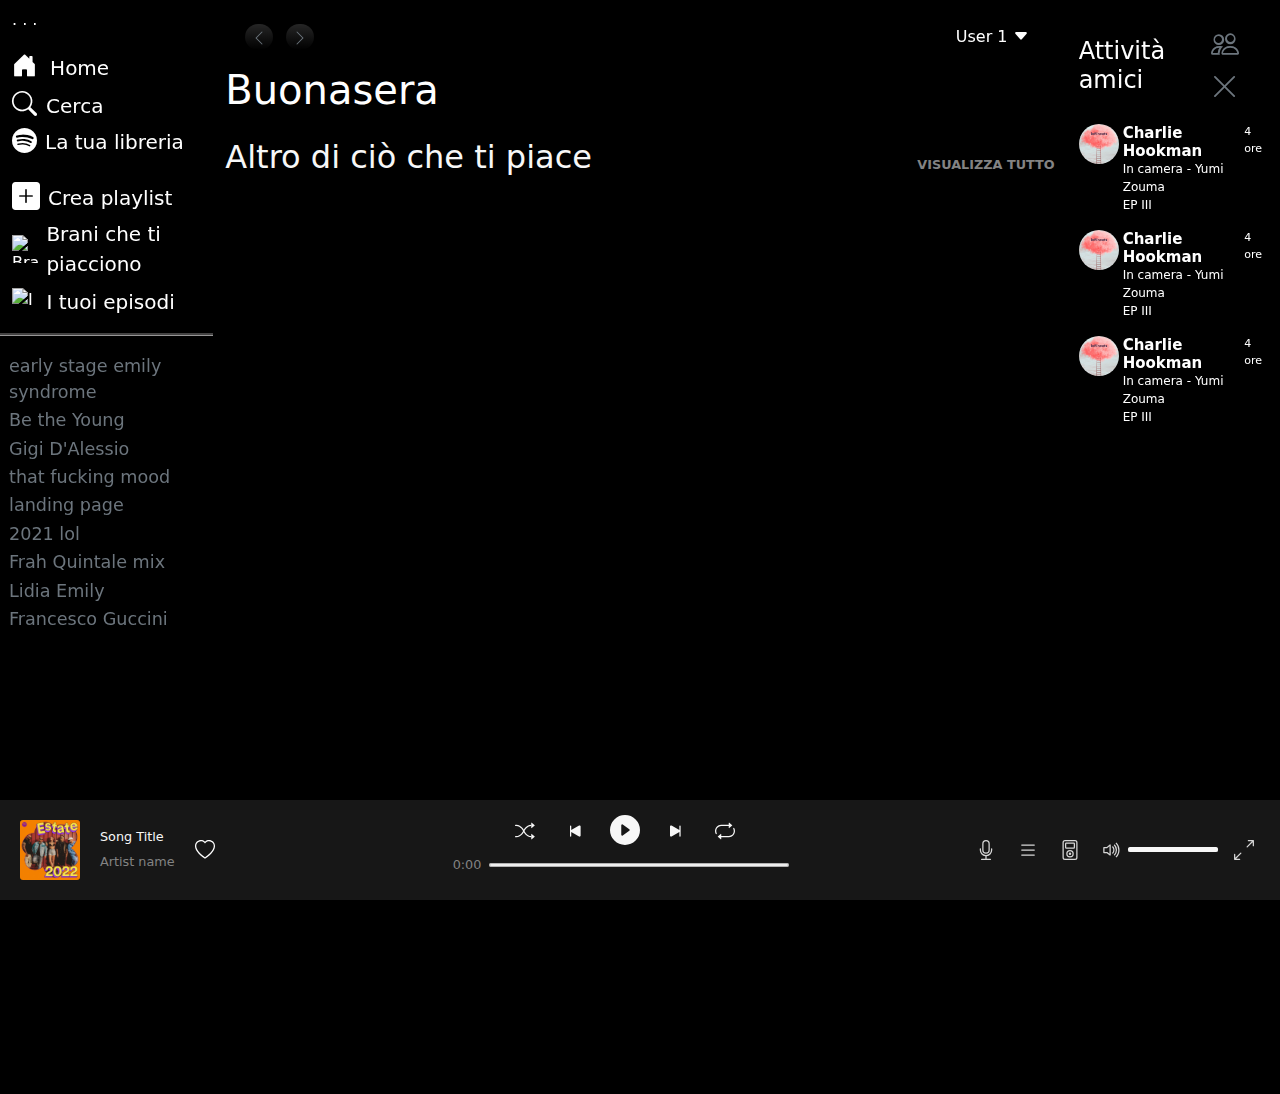
==== index.html @ 4735268d "clean index.html" ====
<!DOCTYPE html>
<html lang="en">
  <head>
    <meta charset="UTF-8" />
    <meta name="viewport" content="width=device-width, initial-scale=1.0" />
    <!--BOOTSTRAP ICONS-->
    <link
      rel="stylesheet"
      href="https://cdn.jsdelivr.net/npm/bootstrap-icons@1.11.2/font/bootstrap-icons.min.css"
    />
    <title>Homepage</title>
    <link rel="stylesheet" href="assets/css/main.css" />
    <script src="assets/js/playerControls.js" defer></script>
    <script src="assets/js/index.js" defer></script>
  </head>
  <body>
    <header>
      <!--TOP-BAR MOBILE-->
      <div
        id="top-bar"
        class="d-flex justify-content-between mx-2 mt-4 align-items-center d-md-none"
      >
        <h1>Buonasera</h1>
        <div class="d-flex">
          <i class="bi bi-bell fs-1 m-2"></i>
          <i class="bi bi-clock-history fs-1 m-2"></i>
          <i class="bi bi-gear fs-1 m-2"></i>
        </div>
      </div>
    </header>
    <main>
      <div id="desktop-wrapper" class="container-fluid">
        <div class="row">
          <!--NAVBAR DESKTOP-->
          <div id="navbar-desktop" class="col-lg-2 d-none d-md-block mt-2">
            <div class="dropdown">
              <span
                class="dots dropdown-toggle"
                data-bs-toggle="dropdown"
                aria-expanded="false"
                >. . .</span
              >

              <ul
                id="navbarDropdown"
                class="dropdown-menu"
                style="background-color: #242424"
              >
                <li>
                  <a class="dropdown-item" href="#" style="color: #f7f7f7"
                    >File</a
                  >
                </li>
                <li>
                  <a class="dropdown-item" href="#" style="color: #f7f7f7"
                    >Modifica</a
                  >
                </li>
                <li>
                  <a class="dropdown-item" href="#" style="color: #f7f7f7"
                    >Visualizzazione</a
                  >
                </li>
                <li>
                  <a class="dropdown-item" href="#" style="color: #f7f7f7"
                    >Riproduzione</a
                  >
                </li>
                <li>
                  <a class="dropdown-item" href="#" style="color: #f7f7f7"
                    >Assistenza</a
                  >
                </li>
              </ul>
            </div>
            <div class="row mt-3">
              <div class="col-12">
                <div
                  class="icon-column d-flex justify-content-start align-items-center"
                >
                  <a
                    href="index.html"
                    style="text-decoration: none; color: inherit"
                  >
                    <i
                      class="bi bi-house-door-fill me-2"
                      style="font-size: 25px"
                    ></i>
                    <span style="font-size: 20px">Home</span>
                  </a>
                </div>
              </div>

              <div class="col-12">
                <div
                  class="icon-column d-flex justify-content-start align-items-center"
                >
                  <a
                    href="search.html"
                    style="text-decoration: none; color: inherit"
                  >
                    <i class="bi bi-search me-1" style="font-size: 25px"></i>
                    <span style="font-size: 20px">Cerca</span>
                  </a>
                </div>
              </div>

              <div class="col-12">
                <div
                  class="icon-column d-flex justify-content-start align-items-center"
                  style="cursor: pointer"
                >
                  <i class="bi bi-spotify me-2" style="font-size: 25px"></i>
                  <span style="font-size: 20px">La tua libreria</span>
                </div>
              </div>
            </div>

            <div
              class="row mt-3 pb-3"
              style="
                border-bottom-style: groove;
                border-bottom-color: rgb(151, 150, 150);
              "
            >
              <div class="col-12">
                <div
                  class="icon-column d-flex justify-content-start align-items-center"
                  style="cursor: pointer"
                >
                  <i
                    class="bi bi-plus-square-fill me-2"
                    style="font-size: 28px"
                  ></i>
                  <span style="font-size: 20px">Crea playlist</span>
                </div>
              </div>

              <div class="col-12 mb-2">
                <div
                  class="icon-column d-flex justify-content-start align-items-center"
                  style="cursor: pointer"
                >
                  <img
                    aria-hidden="true"
                    draggable="false"
                    loading="eager"
                    src="https://misc.scdn.co/liked-songs/liked-songs-64.png"
                    data-testid="entity-image"
                    alt="Brani che ti piacciono"
                    style="width: 28px; height: 28px; margin-right: 0.4rem"
                  />
                  <span style="font-size: 20px">Brani che ti piacciono</span>
                </div>
              </div>

              <div class="col-12">
                <div
                  class="icon-column d-flex justify-content-start align-items-center"
                  style="cursor: pointer"
                >
                  <img
                    aria-hidden="true"
                    draggable="false"
                    loading="eager"
                    src="https://misc.scdn.co/your-episodes/SE-64.png"
                    data-testid="entity-image"
                    alt="I tuoi episodi"
                    style="width: 28px; height: 28px; margin-right: 0.4rem"
                  />
                  <span style="font-size: 20px">I tuoi episodi</span>
                </div>
              </div>
            </div>
            <div class="row mt-3">
              <div class="col-12 btn cursor-pointer text-start p-0 ms-2">
                <span
                  class="playlistPrivate text-secondary"
                  onclick="selezionaPlaylist('early stage emily syndrome')"
                  style="font-size: 1.1rem"
                  >early stage emily syndrome</span
                >
              </div>
              <div class="col-12 btn cursor-pointer text-start p-0 ms-2">
                <span
                  class="playlistPrivate text-secondary"
                  onclick="selezionaPlaylist('Be the Young')"
                  style="font-size: 1.1rem"
                  >Be the Young</span
                >
              </div>
              <div class="col-12 btn cursor-pointer text-start p-0 ms-2">
                <span
                  class="playlistPrivate text-secondary"
                  onclick="selezionaPlaylist('Gigi D&#39;Alessio')"
                  style="font-size: 1.1rem"
                  >Gigi D'Alessio</span
                >
              </div>
              <div class="col-12 btn cursor-pointer text-start p-0 ms-2">
                <span
                  class="playlistPrivate text-secondary"
                  onclick="selezionaPlaylist('that fucking mood')"
                  style="font-size: 1.1rem"
                  >that fucking mood</span
                >
              </div>
              <div class="col-12 btn cursor-pointer text-start p-0 ms-2">
                <span
                  class="playlistPrivate text-secondary"
                  onclick="selezionaPlaylist('landing page')"
                  style="font-size: 1.1rem"
                  >landing page</span
                >
              </div>
              <div class="col-12 btn cursor-pointer text-start p-0 ms-2">
                <span
                  class="playlistPrivate text-secondary"
                  onclick="selezionaPlaylist('2021 lol')"
                  style="font-size: 1.1rem"
                  >2021 lol</span
                >
              </div>
              <div class="col-12 btn cursor-pointer text-start p-0 ms-2">
                <span
                  class="playlistPrivate text-secondary"
                  onclick="selezionaPlaylist('Frah Quintale mix')"
                  style="font-size: 1.1rem"
                  >Frah Quintale mix</span
                >
              </div>
              <div class="col-12 btn cursor-pointer text-start p-0 ms-2">
                <span
                  class="playlistPrivate text-secondary"
                  onclick="selezionaPlaylist('Lidia Emily')"
                  style="font-size: 1.1rem"
                  >Lidia Emily</span
                >
              </div>
              <div class="col-12 btn cursor-pointer text-start p-0 ms-2">
                <span
                  class="playlistPrivate text-secondary"
                  onclick="selezionaPlaylist('Francesco Guccini')"
                  style="font-size: 1.1rem"
                  >Francesco Guccini</span
                >
              </div>
            </div>
          </div>

          <!--CENTER SECTION-->
          <section class="col-lg-8 d-none d-md-block mt-4" id="center-section">
            <!--HERO-HOMEPAGE massimo-->
            <div id="hero-homepage">
              <!--slider start-->
              <div id="carouselExample" class="carousel slide">
                <div class="container">
                  <div class="row">
                    <div class="col-md-6">
                      <button
                        class="rounded-pill border-0 text-secondary bg-black bg-gradient mb-3 mx-2"
                        type="button"
                        data-bs-target="#carouselExample"
                        data-bs-slide="prev"
                      >
                        <svg
                          xmlns="http://www.w3.org/2000/svg"
                          width="16"
                          height="16"
                          fill="currentColor"
                          class="bi bi-chevron-left"
                          viewBox="0 0 16 16"
                        >
                          <path
                            fill-rule="evenodd"
                            d="M11.354 1.646a.5.5 0 0 1 0 .708L5.707 8l5.647 5.646a.5.5 0 0 1-.708.708l-6-6a.5.5 0 0 1 0-.708l6-6a.5.5 0 0 1 .708 0z"
                          />
                        </svg>
                      </button>
                      <button
                        class="rounded-pill border-0 text-secondary bg-black bg-gradient mb-3"
                        type="button"
                        data-bs-target="#carouselExample"
                        data-bs-slide="next"
                      >
                        <svg
                          xmlns="http://www.w3.org/2000/svg"
                          width="16"
                          height="16"
                          fill="currentColor"
                          class="bi bi-chevron-right"
                          viewBox="0 0 16 16"
                        >
                          <path
                            fill-rule="evenodd"
                            d="M4.646 1.646a.5.5 0 0 1 .708 0l6 6a.5.5 0 0 1 0 .708l-6 6a.5.5 0 0 1-.708-.708L10.293 8 4.646 2.354a.5.5 0 0 1 0-.708z"
                          />
                        </svg>
                      </button>
                    </div>
                    <div class="col-md-6">
                      <div class="dropdown d-flex justify-content-end">
                        <img src="" alt="" />
                        <button
                          class="dropdown-toggle rounded-pill border-0 bg-black text-white mx-2"
                          type="button"
                          data-bs-toggle="dropdown"
                          aria-expanded="false"
                        >
                          User 1 <i class="bi bi-caret-down-fill"></i>
                        </button>
                        <ul class="dropdown-menu bg-black bg-gradient">
                          <li>
                            <img src="" alt="" /><a
                              class="dropdown-item text-white"
                              href="#"
                              >User 2</a
                            >
                          </li>
                          <li>
                            <img src="" alt="" /><a
                              class="dropdown-item text-white"
                              href="#"
                              >User 3</a
                            >
                          </li>
                          <li>
                            <img src="" alt="" /><a
                              class="dropdown-item text-white"
                              href="#"
                              >User 4</a
                            >
                          </li>
                        </ul>
                      </div>
                    </div>
                  </div>
                </div>
                <div class="carousel-inner" id="tracksSliderItems">
                  <!--ADD HERE ITEMS DYNAMICALLY-->
                </div>
              </div>
              <!--slider end-->
            </div>

            <!--SUGGERITI massimo-->
            <div id="suggeriti">
              <h1>Buonasera</h1>
              <div class="container mt-4">
                <div
                  class="row row-cols-1 row-cols-md-3 g-4"
                  id="suggeritiAlbums"
                ></div>
              </div>
            </div>

            <!--LIKED-->
            <div id="liked" class="d-none d-md-block mt-4">
              <div class="d-flex justify-content-between align-items-center">
                <h2>Altro di ciò che ti piace</h2>
                <p>VISUALIZZA TUTTO</p>
              </div>
              <div
                class="playlists d-flex justify-content-between"
                id="likedCards"
              ></div>
            </div>
            <!-- FINE SECTION LIKED. Include bootstrap cards in flex containers -->
          </section>
          <!--FRIENDS-->
          <div id="friends" class="col-lg-2 d-none d-md-block mt-4">
            <div class="top d-flex justify-content-between align-items-center">
              <h4 class="mb-0">Attività amici</h4>
              <div>
                <i class="bi bi-people fs-3 text-secondary me-2"></i>
                <i class="bi bi-x-lg text-secondary fs-3"></i>
              </div>
            </div>

            <div class="container-fluid p-0">
              <!--CARD 1-->
              <div class="d-flex mt-3">
                <img
                  src="assets/imgs/main/image-5.jpg"
                  alt="Image 5"
                  height="40px"
                  class="rounded-circle me-1"
                />
                <div class="container-fluid p-0 friends-card">
                  <div class="d-flex justify-content-between">
                    <h4 class="mb-0">Charlie Hookman</h4>
                    <span class="mb-0">4 ore</span>
                  </div>
                  <p class="mb-0">In camera - Yumi Zouma</p>
                  <p class="mb-0">EP III</p>
                </div>
              </div>

              <!--FINE CARD 1-->

              <!--CARD 2-->
              <div class="d-flex mt-3">
                <img
                  src="assets/imgs/main/image-5.jpg"
                  alt="Image 5"
                  height="40px"
                  class="rounded-circle me-1"
                />
                <div class="container-fluid p-0 friends-card">
                  <div class="d-flex justify-content-between">
                    <h4 class="mb-0">Charlie Hookman</h4>
                    <span class="mb-0">4 ore</span>
                  </div>
                  <p class="mb-0">In camera - Yumi Zouma</p>
                  <p class="mb-0">EP III</p>
                </div>
              </div>

              <!--FINE CARD 2-->

              <!--CARD 3-->
              <div class="d-flex mt-3">
                <img
                  src="assets/imgs/main/image-5.jpg"
                  alt="Image 5"
                  height="40px"
                  class="rounded-circle me-1"
                />
                <div class="container-fluid p-0 friends-card">
                  <div class="d-flex justify-content-between">
                    <h4 class="mb-0">Charlie Hookman</h4>
                    <span class="mb-0">4 ore</span>
                  </div>
                  <p class="mb-0">In camera - Yumi Zouma</p>
                  <p class="mb-0">EP III</p>
                </div>
              </div>

              <!--FINE CARD 3-->
            </div>
          </div>

          <!--FINE FRIENDS-->
        </div>
      </div>

      <!--SUGGERITI MOBILE-->
      <div class="container-fluid d-md-none mt-4">
        <ul
          class="nav nav-tabs ms-3 mb-3"
          id="suggeritiMobileTabs"
          role="tablist"
        >
          <li class="nav-item" role="presentation">
            <a
              class="nav-link active"
              id="active-tab"
              data-bs-toggle="tab"
              href="#divActive"
              role="tab"
              aria-controls="divActive"
              aria-selected="true"
              >Musica</a
            >
          </li>
          <li class="nav-item" role="presentation">
            <a
              class="nav-link"
              id="link-tab"
              data-bs-toggle="tab"
              href="#divLink"
              role="tab"
              aria-controls="divLink"
              aria-selected="false"
              >Podcast e show</a
            >
          </li>
        </ul>

        <div class="tab-content">
          <div
            class="tab-pane fade show active"
            id="divActive"
            role="tabpanel"
            aria-labelledby="active-tab"
          >
            <!--MUSICA SECTION-->
            <div class="container-fluid suggeriti-mobile-cards">
              <div class="row" id="mobileMusicaSuggeriti">
                <!--ADD HERE DYNAMICALLY-->
              </div>
            </div>
          </div>
          <div
            class="tab-pane fade"
            id="divLink"
            role="tabpanel"
            aria-labelledby="link-tab"
          >
            <!--PODCAST AND SHOW SECTION-->

            <div class="container-fluid suggeriti-mobile-cards">
              <div class="row" id="mobilePodcastSuggeriti">
                <!--ADD HERE DYNAMICALLY -->
              </div>
            </div>
          </div>
        </div>
      </div>

      <!--PLAYLIST MOBILE-->
      <div class="container-fluid" id="playlistMobileWrapper">
        <!--ADD HERE DYNAMICALLY -->
      </div>

      <!--PLAYER DESKTOP-->
      <div class="d-flex justify-content-between" id="player-desktop">
        <!-- <h1>Player desktop</h1> -->
        <div class="nowPlaying d-flex">
          <!-- Parte sinistra del player -->
          <img src="assets/imgs/main/image-18.jpg" alt="Album picture" />
          <div id="player-title-artist">
            <h6>Song Title</h6>
            <p>Artist name</p>
          </div>
          <!-- Heart empty -->
          <svg
            id="heartEmpty"
            xmlns="http://www.w3.org/2000/svg"
            width="16"
            height="16"
            fill="currentColor"
            class="bi bi-heart"
            viewBox="0 0 16 16"
          >
            <path
              d="m8 2.748-.717-.737C5.6.281 2.514.878 1.4 3.053c-.523 1.023-.641 2.5.314 4.385.92 1.815 2.834 3.989 6.286 6.357 3.452-2.368 5.365-4.542 6.286-6.357.955-1.886.838-3.362.314-4.385C13.486.878 10.4.28 8.717 2.01zM8 15C-7.333 4.868 3.279-3.04 7.824 1.143c.06.055.119.112.176.171a3.12 3.12 0 0 1 .176-.17C12.72-3.042 23.333 4.867 8 15"
            />
          </svg>
          <!-- Heart fill -->
          <svg
            id="heartFilled"
            class="d-none"
            xmlns="http://www.w3.org/2000/svg"
            width="16"
            height="16"
            fill="white"
            class="bi bi-heart-fill"
            viewBox="0 0 16 16"
          >
            <path
              fill-rule="evenodd"
              d="M8 1.314C12.438-3.248 23.534 4.735 8 15-7.534 4.736 3.562-3.248 8 1.314"
            />
          </svg>
        </div>
        <div class="playbackControls">
          <!-- Parte centrale del player -->
          <div class="playerButtons d-flex justify-content-center">
            <button type="button" class="playerControls" id="shuffleBtn">
              <!-- Shuffle -->
              <svg
                xmlns="http://www.w3.org/2000/svg"
                width="16"
                height="16"
                fill="currentColor"
                class="bi bi-shuffle"
                viewBox="0 0 16 16"
              >
                <path
                  fill-rule="evenodd"
                  d="M0 3.5A.5.5 0 0 1 .5 3H1c2.202 0 3.827 1.24 4.874 2.418.49.552.865 1.102 1.126 1.532.26-.43.636-.98 1.126-1.532C9.173 4.24 10.798 3 13 3v1c-1.798 0-3.173 1.01-4.126 2.082A9.624 9.624 0 0 0 7.556 8a9.624 9.624 0 0 0 1.317 1.918C9.828 10.99 11.204 12 13 12v1c-2.202 0-3.827-1.24-4.874-2.418A10.595 10.595 0 0 1 7 9.05c-.26.43-.636.98-1.126 1.532C4.827 11.76 3.202 13 1 13H.5a.5.5 0 0 1 0-1H1c1.798 0 3.173-1.01 4.126-2.082A9.624 9.624 0 0 0 6.444 8a9.624 9.624 0 0 0-1.317-1.918C4.172 5.01 2.796 4 1 4H.5a.5.5 0 0 1-.5-.5"
                />
                <path
                  d="M13 5.466V1.534a.25.25 0 0 1 .41-.192l2.36 1.966c.12.1.12.284 0 .384l-2.36 1.966a.25.25 0 0 1-.41-.192zm0 9v-3.932a.25.25 0 0 1 .41-.192l2.36 1.966c.12.1.12.284 0 .384l-2.36 1.966a.25.25 0 0 1-.41-.192z"
                />
              </svg>
            </button>
            <!-- Skip backward -->
            <button type="button" class="playerControls" id="backwardButton">
              <svg
                xmlns="http://www.w3.org/2000/svg"
                width="16"
                height="16"
                fill="currentColor"
                class="bi bi-skip-start-fill"
                viewBox="0 0 16 16"
              >
                <path
                  d="M4 4a.5.5 0 0 1 1 0v3.248l6.267-3.636c.54-.313 1.232.066 1.232.696v7.384c0 .63-.692 1.01-1.232.697L5 8.753V12a.5.5 0 0 1-1 0z"
                />
              </svg>
            </button>
            <button type="buttons" class="playerControls">
              <!-- Play icon -->
              <svg
                id="playButton"
                xmlns="http://www.w3.org/2000/svg"
                width="16"
                height="16"
                fill="currentColor"
                class="bi bi-play-circle-fill"
                viewBox="0 0 16 16"
              >
                <path
                  d="M16 8A8 8 0 1 1 0 8a8 8 0 0 1 16 0M6.79 5.093A.5.5 0 0 0 6 5.5v5a.5.5 0 0 0 .79.407l3.5-2.5a.5.5 0 0 0 0-.814l-3.5-2.5"
                />
              </svg>
              <!-- Pause icon -->
              <svg
                id="pauseButton"
                class="d-none"
                xmlns="http://www.w3.org/2000/svg"
                width="16"
                height="16"
                fill="currentColor"
                class="bi bi-pause-circle-fill"
                viewBox="0 0 16 16"
              >
                <path
                  d="M16 8A8 8 0 1 1 0 8a8 8 0 0 1 16 0M6.25 5C5.56 5 5 5.56 5 6.25v3.5a1.25 1.25 0 1 0 2.5 0v-3.5C7.5 5.56 6.94 5 6.25 5m3.5 0c-.69 0-1.25.56-1.25 1.25v3.5a1.25 1.25 0 1 0 2.5 0v-3.5C11 5.56 10.44 5 9.75 5"
                />
              </svg>
            </button>
            <button type="button" class="playerControls">
              <!-- Skip Forward -->
              <svg
                xmlns="http://www.w3.org/2000/svg"
                width="16"
                height="16"
                fill="currentColor"
                class="bi bi-skip-end-fill"
                viewBox="0 0 16 16"
              >
                <path
                  d="M12.5 4a.5.5 0 0 0-1 0v3.248L5.233 3.612C4.693 3.3 4 3.678 4 4.308v7.384c0 .63.692 1.01 1.233.697L11.5 8.753V12a.5.5 0 0 0 1 0z"
                />
              </svg>
            </button>
            <button type="button" class="playerControls" id="repeatBtn">
              <!-- Repeat -->
              <svg
                xmlns="http://www.w3.org/2000/svg"
                width="16"
                height="16"
                fill="currentColor"
                class="bi bi-repeat"
                viewBox="0 0 16 16"
              >
                <path
                  d="M11 5.466V4H5a4 4 0 0 0-3.584 5.777.5.5 0 1 1-.896.446A5 5 0 0 1 5 3h6V1.534a.25.25 0 0 1 .41-.192l2.36 1.966c.12.1.12.284 0 .384l-2.36 1.966a.25.25 0 0 1-.41-.192Zm3.81.086a.5.5 0 0 1 .67.225A5 5 0 0 1 11 13H5v1.466a.25.25 0 0 1-.41.192l-2.36-1.966a.25.25 0 0 1 0-.384l2.36-1.966a.25.25 0 0 1 .41.192V12h6a4 4 0 0 0 3.585-5.777.5.5 0 0 1 .225-.67Z"
                />
              </svg>
            </button>
          </div>
          <div class="playerBar d-flex justify-content-center">
            <p id="songTimer">0:00</p>
            <label for="progressBar" class="d-none"></label>
            <progress id="progressBar" value="0" max="100"></progress>
            <p id="songDuration"></p>
          </div>
        </div>
        <div class="volumeControls d-flex">
          <!-- Parte destra del player -->
          <button type="button" class="rightSideButtons">
            <!-- Microfono -->
            <svg
              xmlns="http://www.w3.org/2000/svg"
              width="20"
              height="20"
              fill="currentColor"
              class="bi bi-mic"
              viewBox="0 0 16 16"
            >
              <path
                d="M3.5 6.5A.5.5 0 0 1 4 7v1a4 4 0 0 0 8 0V7a.5.5 0 0 1 1 0v1a5 5 0 0 1-4.5 4.975V15h3a.5.5 0 0 1 0 1h-7a.5.5 0 0 1 0-1h3v-2.025A5 5 0 0 1 3 8V7a.5.5 0 0 1 .5-.5"
              />
              <path
                d="M10 8a2 2 0 1 1-4 0V3a2 2 0 1 1 4 0zM8 0a3 3 0 0 0-3 3v5a3 3 0 0 0 6 0V3a3 3 0 0 0-3-3"
              />
            </svg>
          </button>
          <button type="button" class="rightSideButtons">
            <!-- Hamburger -->
            <svg
              xmlns="http://www.w3.org/2000/svg"
              width="20"
              height="20"
              fill="currentColor"
              class="bi bi-list"
              viewBox="0 0 16 16"
            >
              <path
                fill-rule="evenodd"
                d="M2.5 12a.5.5 0 0 1 .5-.5h10a.5.5 0 0 1 0 1H3a.5.5 0 0 1-.5-.5m0-4a.5.5 0 0 1 .5-.5h10a.5.5 0 0 1 0 1H3a.5.5 0 0 1-.5-.5m0-4a.5.5 0 0 1 .5-.5h10a.5.5 0 0 1 0 1H3a.5.5 0 0 1-.5-.5"
              />
            </svg>
          </button>
          <!-- Player -->
          <button type="button" class="rightSideButtons">
            <svg
              xmlns="http://www.w3.org/2000/svg"
              width="20"
              height="20"
              fill="currentColor"
              class="bi bi-music-player"
              viewBox="0 0 16 16"
            >
              <path
                d="M4 3a1 1 0 0 1 1-1h6a1 1 0 0 1 1 1v3a1 1 0 0 1-1 1H5a1 1 0 0 1-1-1zm1 0v3h6V3zm3 9a1 1 0 1 0 0-2 1 1 0 0 0 0 2"
              />
              <path
                d="M11 11a3 3 0 1 1-6 0 3 3 0 0 1 6 0m-3 2a2 2 0 1 0 0-4 2 2 0 0 0 0 4"
              />
              <path
                d="M2 2a2 2 0 0 1 2-2h8a2 2 0 0 1 2 2v12a2 2 0 0 1-2 2H4a2 2 0 0 1-2-2zm2-1a1 1 0 0 0-1 1v12a1 1 0 0 0 1 1h8a1 1 0 0 0 1-1V2a1 1 0 0 0-1-1z"
              />
            </svg>
          </button>

          <!-- Volume -->
          <div class="volumeIconAndSlider d-flex align-items-center p-0">
            <button type="button" class="volumeSwitch rightSideButtons">
              <svg
                id="volumeIcon"
                xmlns="http://www.w3.org/2000/svg"
                width="20"
                height="20"
                fill="currentColor"
                class="bi bi-volume-up"
                viewBox="0 0 16 16"
              >
                <path
                  d="M11.536 14.01A8.473 8.473 0 0 0 14.026 8a8.473 8.473 0 0 0-2.49-6.01l-.708.707A7.476 7.476 0 0 1 13.025 8c0 2.071-.84 3.946-2.197 5.303l.708.707z"
                />
                <path
                  d="M10.121 12.596A6.48 6.48 0 0 0 12.025 8a6.48 6.48 0 0 0-1.904-4.596l-.707.707A5.483 5.483 0 0 1 11.025 8a5.483 5.483 0 0 1-1.61 3.89z"
                />
                <path
                  d="M10.025 8a4.486 4.486 0 0 1-1.318 3.182L8 10.475A3.489 3.489 0 0 0 9.025 8c0-.966-.392-1.841-1.025-2.475l.707-.707A4.486 4.486 0 0 1 10.025 8M7 4a.5.5 0 0 0-.812-.39L3.825 5.5H1.5A.5.5 0 0 0 1 6v4a.5.5 0 0 0 .5.5h2.325l2.363 1.89A.5.5 0 0 0 7 12zM4.312 6.39 6 5.04v5.92L4.312 9.61A.5.5 0 0 0 4 9.5H2v-3h2a.5.5 0 0 0 .312-.11"
                />
              </svg>
            </button>

            <div class="volumeSlider">
              <div
                class="volumeContainer"
                id="volumeBar"
                data-testid="progress-bar"
              >
                <div
                  class="volumeFlex d-flex"
                  data-testid="progress-bar-background"
                >
                  <div class="emptyBar">
                    <div class="fullBar draggable"></div>
                  </div>
                </div>
              </div>
            </div>
          </div>
          <div id="coverBarContainer">
            <div id="coverBar"></div>
          </div>
          <!-- Fullscreen -->
          <button type="button" class="rightSideButtons">
            <svg
              id="fullscreenIcon"
              xmlns="http://www.w3.org/2000/svg"
              width="20"
              height="20"
              fill="currentColor"
              class="bi bi-arrows-angle-expand"
              viewBox="0 0 16 16"
            >
              <path
                fill-rule="evenodd"
                d="M5.828 10.172a.5.5 0 0 0-.707 0l-4.096 4.096V11.5a.5.5 0 0 0-1 0v3.975a.5.5 0 0 0 .5.5H4.5a.5.5 0 0 0 0-1H1.732l4.096-4.096a.5.5 0 0 0 0-.707zm4.344-4.344a.5.5 0 0 0 .707 0l4.096-4.096V4.5a.5.5 0 1 0 1 0V.525a.5.5 0 0 0-.5-.5H11.5a.5.5 0 0 0 0 1h2.768l-4.096 4.096a.5.5 0 0 0 0 .707"
              />
            </svg>
            <!-- Exit full screen -->
            <svg
              id="exitFullscreenIcon"
              class="d-none"
              xmlns="http://www.w3.org/2000/svg"
              width="20"
              height="20"
              fill="currentColor"
              class="bi bi-arrows-angle-contract"
              viewBox="0 0 16 16"
            >
              <path
                fill-rule="evenodd"
                d="M.172 15.828a.5.5 0 0 0 .707 0l4.096-4.096V14.5a.5.5 0 1 0 1 0v-3.975a.5.5 0 0 0-.5-.5H1.5a.5.5 0 0 0 0 1h2.768L.172 15.121a.5.5 0 0 0 0 .707zM15.828.172a.5.5 0 0 0-.707 0l-4.096 4.096V1.5a.5.5 0 1 0-1 0v3.975a.5.5 0 0 0 .5.5H14.5a.5.5 0 0 0 0-1h-2.768L15.828.879a.5.5 0 0 0 0-.707z"
              />
            </svg>
          </button>
        </div>
      </div>

      <!--PLAYER-MOBILE-->
      <div
        id="player-mobile"
        class="d-flex align-items-center mx-3 fixed-bottom d-md-none"
      >
        <div class="my-0 mx-auto d-flex align-items-center">
          <p class="mb-0 fw-bold">Natural parody by the Hillywood</p>
          <div class="d-flex">
            <i class="bi bi-speaker text-secondary fs-1 p-2"></i>
            <i class="bi bi-heart text-secondary fs-1 p-2"></i>
            <i class="bi bi-play-fill text-secondary fs-1 p-2"></i>
          </div>
        </div>
      </div>

      <!--NAVBAR MOBILE-->

      <div
        class="container-fluid fixed-bottom d-md-none bg-black pt-2"
        id="navbar-mobile"
      >
        <div class="row">
          <div class="col-4 text-center">
            <a href="/index.html" style="text-decoration: none; color: inherit">
              <i class="bi bi-house-door-fill fs-1"></i>
              <p>Home</p>
            </a>
          </div>
          <div class="col-4 text-center text-secondary">
            <a
              href="/search.html"
              style="text-decoration: none; color: inherit"
            >
              <i class="bi bi-search fs-1"></i>
              <p>Cerca</p>
            </a>
          </div>
          <div class="col-4 text-center text-secondary">
            <a href="/index.html" style="text-decoration: none; color: inherit">
              <i class="bi bi-collection fs-1"></i>
              <p>La tua libreria</p>
            </a>
          </div>
        </div>
      </div>
    </main>
    <script
      src="https://cdn.jsdelivr.net/npm/bootstrap@5.3.2/dist/js/bootstrap.bundle.min.js"
      integrity="sha384-C6RzsynM9kWDrMNeT87bh95OGNyZPhcTNXj1NW7RuBCsyN/o0jlpcV8Qyq46cDfL"
      crossorigin="anonymous"
    ></script>
  </body>
</html>
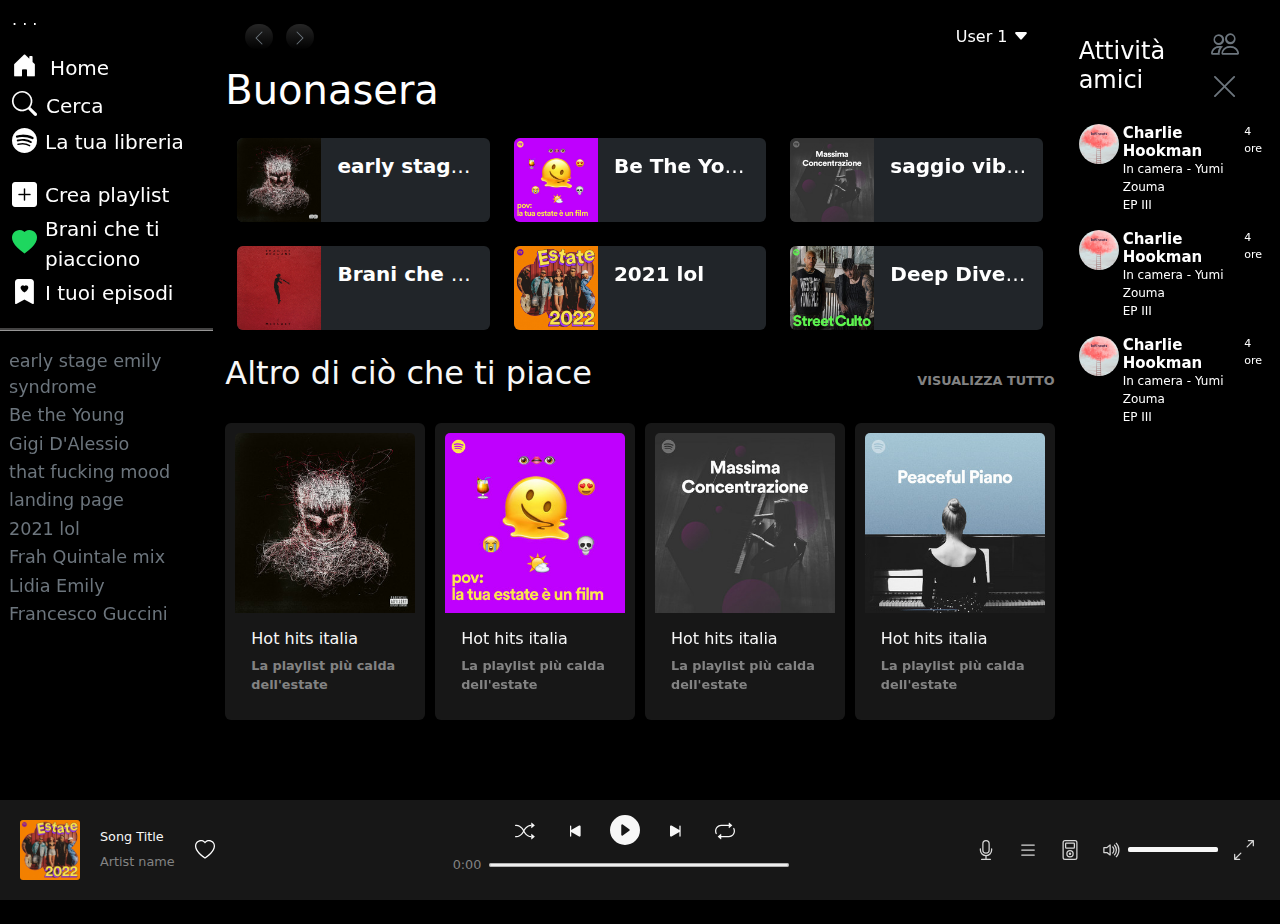
==== commit 6308a199: "add id to play and save button on homepage" ====
--- a/index.html
+++ b/index.html
@@ -130,27 +130,9 @@
                 >
                   <i
                     class="bi bi-plus-square-fill me-2"
-                    style="font-size: 28px"
+                    style="font-size: 25px"
                   ></i>
                   <span style="font-size: 20px">Crea playlist</span>
-                </div>
-              </div>
-
-              <div class="col-12 mb-2">
-                <div
-                  class="icon-column d-flex justify-content-start align-items-center"
-                  style="cursor: pointer"
-                >
-                  <img
-                    aria-hidden="true"
-                    draggable="false"
-                    loading="eager"
-                    src="https://misc.scdn.co/liked-songs/liked-songs-64.png"
-                    data-testid="entity-image"
-                    alt="Brani che ti piacciono"
-                    style="width: 28px; height: 28px; margin-right: 0.4rem"
-                  />
-                  <span style="font-size: 20px">Brani che ti piacciono</span>
                 </div>
               </div>
 
@@ -159,15 +141,20 @@
                   class="icon-column d-flex justify-content-start align-items-center"
                   style="cursor: pointer"
                 >
-                  <img
-                    aria-hidden="true"
-                    draggable="false"
-                    loading="eager"
-                    src="https://misc.scdn.co/your-episodes/SE-64.png"
-                    data-testid="entity-image"
-                    alt="I tuoi episodi"
-                    style="width: 28px; height: 28px; margin-right: 0.4rem"
-                  />
+                  <i class="bi bi-heart-fill me-2" style="font-size: 25px"></i>
+                  <span style="font-size: 20px">Brani che ti piacciono</span>
+                </div>
+              </div>
+
+              <div class="col-12">
+                <div
+                  class="icon-column d-flex justify-content-start align-items-center"
+                  style="cursor: pointer"
+                >
+                  <i
+                    class="bi bi-bookmark-heart-fill me-2"
+                    style="font-size: 25px"
+                  ></i>
                   <span style="font-size: 20px">I tuoi episodi</span>
                 </div>
               </div>
@@ -338,6 +325,154 @@
                 </div>
                 <div class="carousel-inner" id="tracksSliderItems">
                   <!--ADD HERE ITEMS DYNAMICALLY-->
+
+                  <!--item 1-->
+                  <div
+                    class="carousel-item active card mb-3 border-0 bg-black bg-gradient"
+                  >
+                    <div class="row">
+                      <div class="col-md-3 p-4">
+                        <img
+                          src="/assets/imgs/main/image-12.jpg"
+                          class="img-fluid"
+                          alt="copertina singolo"
+                        />
+                      </div>
+                      <div class="col-md-6 pt-3">
+                        <div class="card-body text-light">
+                          <h5 class="card-title">
+                            <b class="fs-1">VIOLA(feat.SALMO)</b>
+                          </h5>
+                          <p class="card-text">Fedez,Salmo</p>
+                          <p class="card-text">
+                            Ascolta il nuovo singolo di Fedez e Salmo!
+                          </p>
+                          <button
+                            class="rounded-pill border-0 spotify-green-bg mx-2 py-2 px-4"
+                          >
+                            <b>Play</b>
+                          </button>
+                          <button
+                            class="rounded-pill border border-secondary bg-transparent text-white mx-2 py-2 px-4"
+                          >
+                            <b>Salva</b>
+                          </button>
+                          <button
+                            class="rounded-pill border-0 text-secondary bg-transparent"
+                          >
+                            <b>. . .</b>
+                          </button>
+                        </div>
+                      </div>
+                      <div class="col-md-3">
+                        <button
+                          class="rounded border-0 text-secondary bg-black bg-gradient m-2 h-10 opacity-50"
+                        >
+                          <b>NASCONDI ANNUNCI</b>
+                        </button>
+                      </div>
+                    </div>
+                  </div>
+                  <!--fine item 1-->
+                  <!--item 2-->
+                  <div
+                    class="carousel-item card mb-3 border-0 bg-black bg-gradient"
+                  >
+                    <div class="row">
+                      <div class="col-md-3 p-4">
+                        <img
+                          src="/assets/imgs/main/image-12.jpg"
+                          class="img-fluid"
+                          alt="copertina singolo"
+                        />
+                      </div>
+                      <div class="col-md-6 pt-3">
+                        <div class="card-body text-light">
+                          <h5 class="card-title">
+                            <b class="fs-1">VIOLA(feat.SALMO)</b>
+                          </h5>
+                          <p class="card-text">Fedez,Salmo</p>
+                          <p class="card-text">
+                            Ascolta il nuovo singolo di Fedez e Salmo!
+                          </p>
+                          <button
+                            class="rounded-pill border-0 spotify-green-bg mx-2 py-2 px-4"
+                            id="playBtn-index"
+                          >
+                            <b>Play</b>
+                          </button>
+                          <button
+                            class="rounded-pill border border-secondary bg-transparent text-white mx-2 py-2 px-4"
+                            id="saveBtn-index"
+                          >
+                            <b>Salva</b>
+                          </button>
+                          <button
+                            class="rounded-pill border-0 text-secondary bg-transparent"
+                          >
+                            <b>. . .</b>
+                          </button>
+                        </div>
+                      </div>
+                      <div class="col-md-3">
+                        <button
+                          class="rounded border-0 text-secondary bg-black bg-gradient m-2 h-10 opacity-50"
+                          id="saveBtn-index"
+                        >
+                          <b>NASCONDI ANNUNCI</b>
+                        </button>
+                      </div>
+                    </div>
+                  </div>
+                  <!--fine item 2-->
+                  <!--item 3-->
+                  <div
+                    class="carousel-item card mb-3 border-0 bg-black bg-gradient"
+                  >
+                    <div class="row">
+                      <div class="col-md-3 p-4">
+                        <img
+                          src="/assets/imgs/main/image-12.jpg"
+                          class="img-fluid"
+                          alt="copertina singolo"
+                        />
+                      </div>
+                      <div class="col-md-6 pt-3">
+                        <div class="card-body text-light">
+                          <h5 class="card-title">
+                            <b class="fs-1">VIOLA(feat.SALMO)</b>
+                          </h5>
+                          <p class="card-text">Fedez,Salmo</p>
+                          <p class="card-text">
+                            Ascolta il nuovo singolo di Fedez e Salmo!
+                          </p>
+                          <button
+                            class="rounded-pill border-0 spotify-green-bg mx-2 py-2 px-4"
+                          >
+                            <b>Play</b>
+                          </button>
+                          <button
+                            class="rounded-pill border border-secondary bg-transparent text-white mx-2 py-2 px-4"
+                          >
+                            <b>Salva</b>
+                          </button>
+                          <button
+                            class="rounded-pill border-0 text-secondary bg-transparent"
+                          >
+                            <b>. . .</b>
+                          </button>
+                        </div>
+                      </div>
+                      <div class="col-md-3">
+                        <button
+                          class="rounded border-0 text-secondary bg-black bg-gradient m-2 h-10 opacity-50"
+                        >
+                          <b>NASCONDI ANNUNCI</b>
+                        </button>
+                      </div>
+                    </div>
+                  </div>
+                  <!--fine item 3-->
                 </div>
               </div>
               <!--slider end-->
@@ -350,7 +485,129 @@
                 <div
                   class="row row-cols-1 row-cols-md-3 g-4"
                   id="suggeritiAlbums"
-                ></div>
+                >
+                  <!-- Prima Riga -->
+                  <div class="col">
+                    <div class="card bg-dark border-0 text-white">
+                      <div class="row g-0">
+                        <div class="col-md-4">
+                          <img
+                            src="/assets/imgs/main/image-1.jpg"
+                            class="img-fluid rounded-start"
+                            alt="Card Image"
+                          />
+                        </div>
+                        <div class="col-md-8">
+                          <div class="card-body">
+                            <h5 class="card-title text-truncate">
+                              <b>early stages emily syndrome</b>
+                            </h5>
+                          </div>
+                        </div>
+                      </div>
+                    </div>
+                  </div>
+                  <div class="col">
+                    <div class="card bg-dark border-0 text-white">
+                      <div class="row g-0">
+                        <div class="col-md-4">
+                          <img
+                            src="/assets/imgs/main/image-2.jpg"
+                            class="img-fluid rounded-start"
+                            alt="Card Image"
+                          />
+                        </div>
+                        <div class="col-md-8">
+                          <div class="card-body">
+                            <h5 class="card-title text-truncate">
+                              <b>Be The Young</b>
+                            </h5>
+                          </div>
+                        </div>
+                      </div>
+                    </div>
+                  </div>
+                  <div class="col">
+                    <div class="card bg-dark border-0 text-white">
+                      <div class="row g-0">
+                        <div class="col-md-4">
+                          <img
+                            src="/assets/imgs/main/image-3.jpg"
+                            class="img-fluid rounded-start"
+                            alt="Card Image"
+                          />
+                        </div>
+                        <div class="col-md-8">
+                          <div class="card-body">
+                            <h5 class="card-title text-truncate">
+                              <b>saggio vibes</b>
+                            </h5>
+                          </div>
+                        </div>
+                      </div>
+                    </div>
+                  </div>
+                  <div class="col">
+                    <div class="card bg-dark border-0 text-white">
+                      <div class="row g-0">
+                        <div class="col-md-4">
+                          <img
+                            src="/assets/imgs/main/image-11.jpg"
+                            class="img-fluid rounded-start"
+                            alt="Card Image"
+                          />
+                        </div>
+                        <div class="col-md-8">
+                          <div class="card-body">
+                            <h5 class="card-title text-truncate">
+                              <b>Brani che ti piacciono</b>
+                            </h5>
+                          </div>
+                        </div>
+                      </div>
+                    </div>
+                  </div>
+                  <div class="col">
+                    <div class="card bg-dark border-0 text-white">
+                      <div class="row g-0">
+                        <div class="col-md-4">
+                          <img
+                            src="/assets/imgs/main/image-18.jpg"
+                            class="img-fluid rounded-start"
+                            alt="Card Image"
+                          />
+                        </div>
+                        <div class="col-md-8">
+                          <div class="card-body">
+                            <h5 class="card-title text-truncate">
+                              <b>2021 lol</b>
+                            </h5>
+                          </div>
+                        </div>
+                      </div>
+                    </div>
+                  </div>
+                  <div class="col">
+                    <div class="card bg-dark border-0 text-white">
+                      <div class="row g-0">
+                        <div class="col-md-4">
+                          <img
+                            src="/assets/imgs/main/image-19.jpg"
+                            class="img-fluid rounded-start"
+                            alt="Card Image"
+                          />
+                        </div>
+                        <div class="col-md-8">
+                          <div class="card-body">
+                            <h5 class="card-title text-truncate">
+                              <b>Deep Dive with Ali Abdal</b>
+                            </h5>
+                          </div>
+                        </div>
+                      </div>
+                    </div>
+                  </div>
+                </div>
               </div>
             </div>
 
@@ -363,7 +620,63 @@
               <div
                 class="playlists d-flex justify-content-between"
                 id="likedCards"
-              ></div>
+              >
+                <div class="card">
+                  <img
+                    src="assets/imgs/main/image-1.jpg"
+                    class="card-img-top"
+                    alt="Album Picture"
+                  />
+                  <div class="card-body">
+                    <h5 class="card-title">Hot hits italia</h5>
+                    <p class="card-text">La playlist più calda dell'estate</p>
+                  </div>
+                </div>
+                <div class="card">
+                  <img
+                    src="assets/imgs/main/image-2.jpg"
+                    class="card-img-top"
+                    alt="Album Picture"
+                  />
+                  <div class="card-body">
+                    <h5 class="card-title">Hot hits italia</h5>
+                    <p class="card-text">La playlist più calda dell'estate</p>
+                  </div>
+                </div>
+                <div class="card">
+                  <img
+                    src="assets/imgs/main/image-3.jpg"
+                    class="card-img-top"
+                    alt="Album Picture"
+                  />
+                  <div class="card-body">
+                    <h5 class="card-title">Hot hits italia</h5>
+                    <p class="card-text">La playlist più calda dell'estate</p>
+                  </div>
+                </div>
+                <div class="card">
+                  <img
+                    src="assets/imgs/main/image-4.jpg"
+                    class="card-img-top"
+                    alt="Album Picture"
+                  />
+                  <div class="card-body">
+                    <h5 class="card-title">Hot hits italia</h5>
+                    <p class="card-text">La playlist più calda dell'estate</p>
+                  </div>
+                </div>
+                <div class="card">
+                  <img
+                    src="assets/imgs/main/image-5.jpg"
+                    class="card-img-top"
+                    alt="Album Picture"
+                  />
+                  <div class="card-body">
+                    <h5 class="card-title">Hot hits italia</h5>
+                    <p class="card-text">La playlist più calda dell'estate</p>
+                  </div>
+                </div>
+              </div>
             </div>
             <!-- FINE SECTION LIKED. Include bootstrap cards in flex containers -->
           </section>
@@ -488,6 +801,161 @@
             <div class="container-fluid suggeriti-mobile-cards">
               <div class="row" id="mobileMusicaSuggeriti">
                 <!--ADD HERE DYNAMICALLY-->
+                <!--CARD 1-->
+                <div class="col-6 mb-2">
+                  <div
+                    class="card border-0 text-white"
+                    style="background: #242424"
+                  >
+                    <div class="row g-0">
+                      <div class="col-4">
+                        <img
+                          src="/assets/imgs/main/image-3.jpg"
+                          class="img-fluid rounded-start"
+                          alt="Card Image"
+                        />
+                      </div>
+                      <div class="col-8">
+                        <div class="col-md-4">
+                          <div class="card-body pb-0 pt-2">
+                            <h5 class="card-title">early stage</h5>
+                          </div>
+                        </div>
+                      </div>
+                    </div>
+                  </div>
+                </div>
+                <!--FINE CARD 1-->
+
+                <!--CARD 2-->
+                <div class="col-6 mb-2">
+                  <div
+                    class="card border-0 text-white"
+                    style="background: #242424"
+                  >
+                    <div class="row g-0">
+                      <div class="col-4">
+                        <img
+                          src="/assets/imgs/main/image-3.jpg"
+                          class="img-fluid rounded-start"
+                          alt="Card Image"
+                        />
+                      </div>
+                      <div class="col-8">
+                        <div class="col-md-4">
+                          <div class="card-body pb-0 pt-2">
+                            <h5 class="card-title">be the young</h5>
+                          </div>
+                        </div>
+                      </div>
+                    </div>
+                  </div>
+                </div>
+                <!--FINE CARD 2-->
+
+                <!--CARD 3-->
+                <div class="col-6 mb-2">
+                  <div
+                    class="card border-0 text-white"
+                    style="background: #242424"
+                  >
+                    <div class="row g-0">
+                      <div class="col-4">
+                        <img
+                          src="/assets/imgs/main/image-3.jpg"
+                          class="img-fluid rounded-start"
+                          alt="Card Image"
+                        />
+                      </div>
+                      <div class="col-8">
+                        <div class="col-md-4">
+                          <div class="card-body pb-0 pt-2">
+                            <h5 class="card-title">saggio vibes</h5>
+                          </div>
+                        </div>
+                      </div>
+                    </div>
+                  </div>
+                </div>
+                <!--FINE CARD 3-->
+
+                <!--CARD 4-->
+                <div class="col-6 mb-2">
+                  <div
+                    class="card border-0 text-white"
+                    style="background: #242424"
+                  >
+                    <div class="row g-0">
+                      <div class="col-4">
+                        <img
+                          src="/assets/imgs/main/image-3.jpg"
+                          class="img-fluid rounded-start"
+                          alt="Card Image"
+                        />
+                      </div>
+                      <div class="col-8">
+                        <div class="col-md-4">
+                          <div class="card-body pb-0 pt-2">
+                            <h5 class="card-title">Brani che ti piacciono</h5>
+                          </div>
+                        </div>
+                      </div>
+                    </div>
+                  </div>
+                </div>
+                <!--FINE CARD 4-->
+
+                <!--CARD 5-->
+                <div class="col-6 mb-2">
+                  <div
+                    class="card border-0 text-white"
+                    style="background: #242424"
+                  >
+                    <div class="row g-0">
+                      <div class="col-4">
+                        <img
+                          src="/assets/imgs/main/image-3.jpg"
+                          class="img-fluid rounded-start"
+                          alt="Card Image"
+                        />
+                      </div>
+                      <div class="col-8">
+                        <div class="col-md-4">
+                          <div class="card-body pb-0 pt-2">
+                            <h5 class="card-title">2021 lol</h5>
+                          </div>
+                        </div>
+                      </div>
+                    </div>
+                  </div>
+                </div>
+                <!--FINE CARD 5-->
+
+                <!--CARD 6-->
+                <div class="col-6 mb-2">
+                  <div
+                    class="card border-0 text-white"
+                    style="background: #242424"
+                  >
+                    <div class="row g-0">
+                      <div class="col-4">
+                        <img
+                          src="/assets/imgs/main/image-3.jpg"
+                          class="img-fluid rounded-start"
+                          alt="Card Image"
+                        />
+                      </div>
+                      <div class="col-8">
+                        <div class="col-md-4">
+                          <div class="card-body pb-0 pt-2">
+                            <h5 class="card-title">Deep Dive with Ali</h5>
+                          </div>
+                        </div>
+                      </div>
+                    </div>
+                  </div>
+                </div>
+                <!--FINE CARD 6-->
               </div>
             </div>
           </div>
@@ -502,6 +970,161 @@
             <div class="container-fluid suggeriti-mobile-cards">
               <div class="row" id="mobilePodcastSuggeriti">
                 <!--ADD HERE DYNAMICALLY -->
+                <!--CARD 1-->
+                <div class="col-6 mb-2">
+                  <div
+                    class="card border-0 text-white"
+                    style="background: #242424"
+                  >
+                    <div class="row g-0">
+                      <div class="col-4">
+                        <img
+                          src="/assets/imgs/main/image-2.jpg"
+                          class="img-fluid rounded-start"
+                          alt="Card Image"
+                        />
+                      </div>
+                      <div class="col-8">
+                        <div class="col-md-4">
+                          <div class="card-body pb-0 pt-2">
+                            <h5 class="card-title">Deep Dive with Ali</h5>
+                          </div>
+                        </div>
+                      </div>
+                    </div>
+                  </div>
+                </div>
+                <!--FINE CARD 1-->
+
+                <!--CARD 2-->
+                <div class="col-6 mb-2">
+                  <div
+                    class="card border-0 text-white"
+                    style="background: #242424"
+                  >
+                    <div class="row g-0">
+                      <div class="col-4">
+                        <img
+                          src="/assets/imgs/main/image-2.jpg"
+                          class="img-fluid rounded-start"
+                          alt="Card Image"
+                        />
+                      </div>
+                      <div class="col-8">
+                        <div class="col-md-4">
+                          <div class="card-body pb-0 pt-2">
+                            <h5 class="card-title">Deep Dive with Ali</h5>
+                          </div>
+                        </div>
+                      </div>
+                    </div>
+                  </div>
+                </div>
+                <!--FINE CARD 2-->
+
+                <!--CARD 3-->
+                <div class="col-6 mb-2">
+                  <div
+                    class="card border-0 text-white"
+                    style="background: #242424"
+                  >
+                    <div class="row g-0">
+                      <div class="col-4">
+                        <img
+                          src="/assets/imgs/main/image-2.jpg"
+                          class="img-fluid rounded-start"
+                          alt="Card Image"
+                        />
+                      </div>
+                      <div class="col-8">
+                        <div class="col-md-4">
+                          <div class="card-body pb-0 pt-2">
+                            <h5 class="card-title">Deep Dive with Ali</h5>
+                          </div>
+                        </div>
+                      </div>
+                    </div>
+                  </div>
+                </div>
+                <!--FINE CARD 3-->
+
+                <!--CARD 4-->
+                <div class="col-6 mb-2">
+                  <div
+                    class="card border-0 text-white"
+                    style="background: #242424"
+                  >
+                    <div class="row g-0">
+                      <div class="col-4">
+                        <img
+                          src="/assets/imgs/main/image-2.jpg"
+                          class="img-fluid rounded-start"
+                          alt="Card Image"
+                        />
+                      </div>
+                      <div class="col-8">
+                        <div class="col-md-4">
+                          <div class="card-body pb-0 pt-2">
+                            <h5 class="card-title">Deep Dive with Ali</h5>
+                          </div>
+                        </div>
+                      </div>
+                    </div>
+                  </div>
+                </div>
+                <!--FINE CARD 4-->
+
+                <!--CARD 5-->
+                <div class="col-6 mb-2">
+                  <div
+                    class="card border-0 text-white"
+                    style="background: #242424"
+                  >
+                    <div class="row g-0">
+                      <div class="col-4">
+                        <img
+                          src="/assets/imgs/main/image-2.jpg"
+                          class="img-fluid rounded-start"
+                          alt="Card Image"
+                        />
+                      </div>
+                      <div class="col-8">
+                        <div class="col-md-4">
+                          <div class="card-body pb-0 pt-2">
+                            <h5 class="card-title">Deep Dive with Ali</h5>
+                          </div>
+                        </div>
+                      </div>
+                    </div>
+                  </div>
+                </div>
+                <!--FINE CARD 5-->
+
+                <!--CARD 6-->
+                <div class="col-6 mb-2">
+                  <div
+                    class="card border-0 text-white"
+                    style="background: #242424"
+                  >
+                    <div class="row g-0">
+                      <div class="col-4">
+                        <img
+                          src="/assets/imgs/main/image-2.jpg"
+                          class="img-fluid rounded-start"
+                          alt="Card Image"
+                        />
+                      </div>
+                      <div class="col-8">
+                        <div class="col-md-4">
+                          <div class="card-body pb-0 pt-2">
+                            <h5 class="card-title">Deep Dive with Ali</h5>
+                          </div>
+                        </div>
+                      </div>
+                    </div>
+                  </div>
+                </div>
+                <!--FINE CARD 6-->
               </div>
             </div>
           </div>
@@ -509,8 +1132,63 @@
       </div>
 
       <!--PLAYLIST MOBILE-->
-      <div class="container-fluid" id="playlistMobileWrapper">
+      <div class="container-fluid" id="playlistMobile">
         <!--ADD HERE DYNAMICALLY -->
+
+        <!--CARD 1-->
+        <div id="playlist-mobile" class="m-4 p-2 d-md-none">
+          <div class="d-flex mt-2 mx-2">
+            <img
+              src="assets/imgs/main/image-19.jpg"
+              height="200px"
+              alt="Image 19"
+              class="me-3"
+            />
+            <div>
+              <p class="text-secondary">Playlist</p>
+              <h2>study and work space</h2>
+            </div>
+          </div>
+          <div class="d-flex justify-content-between mx-2 mt-4">
+            <div class="d-flex">
+              <i class="bi bi-heart-fill fs-1" style="color: #1db954"></i>
+              <i class="bi bi-three-dots-vertical fs-1 px-3 text-secondary"></i>
+            </div>
+            <div class="d-flex align-items-center">
+              <p class="mb-0 px-3 text-secondary">16 brani</p>
+              <i class="bi bi-play-circle-fill fs-1"></i>
+            </div>
+          </div>
+        </div>
+
+        <!--FINE CARD 1-->
+        <!--CARD 1-->
+        <div id="playlist-mobile" class="m-4 p-2 d-md-none">
+          <div class="d-flex mt-2 mx-2">
+            <img
+              src="assets/imgs/main/image-19.jpg"
+              height="200px"
+              alt="Image 19"
+              class="me-3"
+            />
+            <div>
+              <p class="text-secondary">Playlist</p>
+              <h2>study and work space</h2>
+            </div>
+          </div>
+          <div class="d-flex justify-content-between mx-2 mt-4">
+            <div class="d-flex">
+              <i class="bi bi-heart-fill fs-1"></i>
+              <i class="bi bi-three-dots-vertical fs-1 px-3 text-secondary"></i>
+            </div>
+            <div class="d-flex align-items-center">
+              <p class="mb-0 px-3 text-secondary">16 brani</p>
+              <i class="bi bi-play-circle-fill fs-1"></i>
+            </div>
+          </div>
+        </div>
+
+        <!--FINE CARD 1-->
       </div>
 
       <!--PLAYER DESKTOP-->
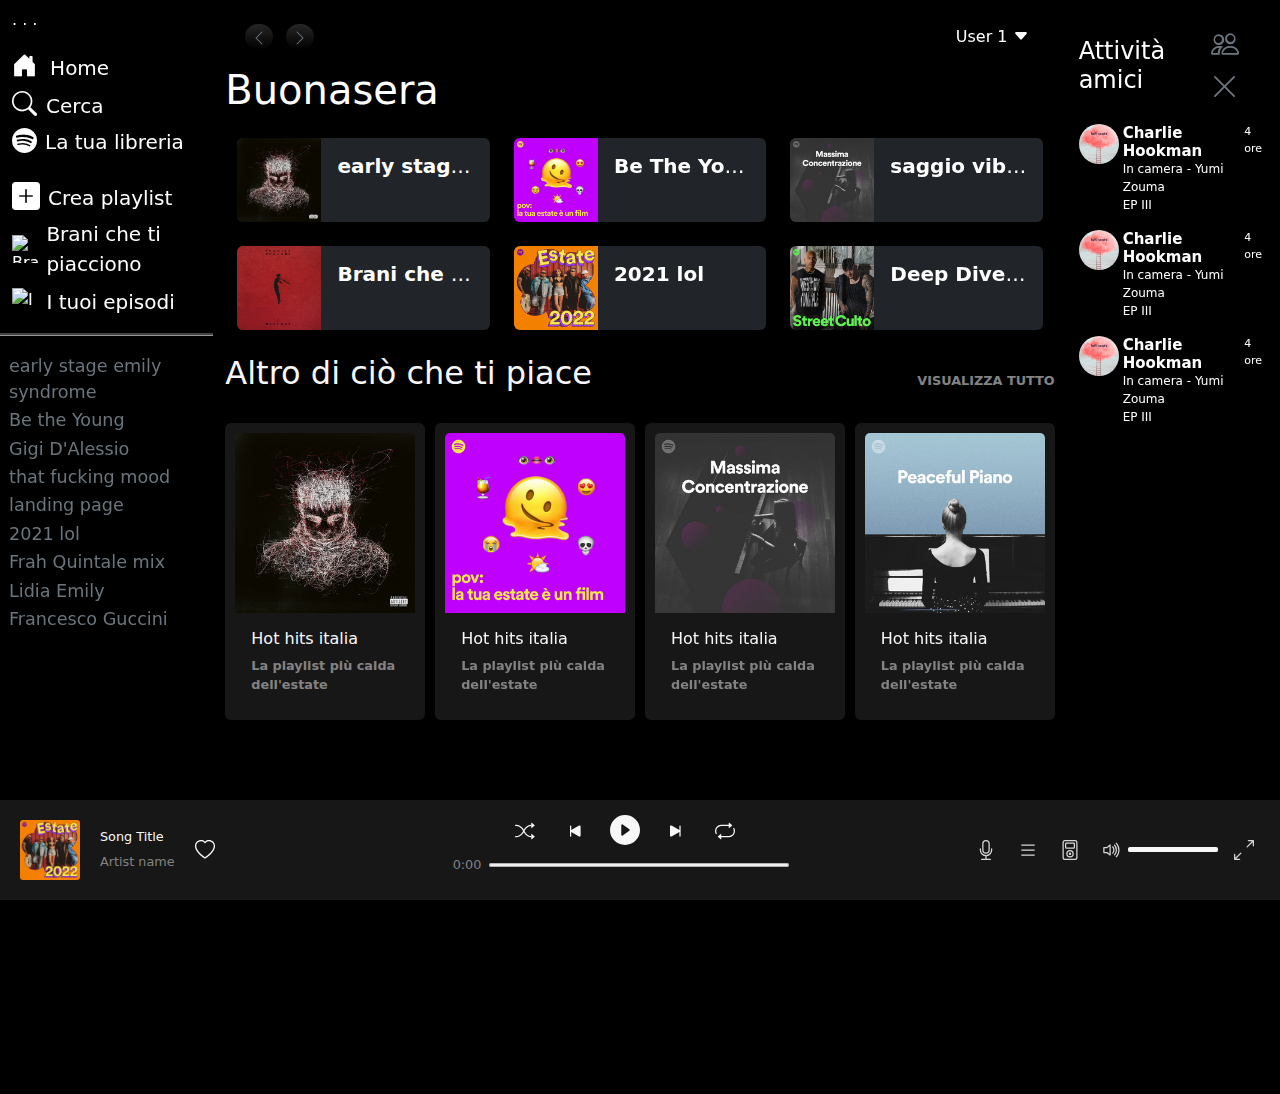
==== commit 263750a0: "Merge branch 'develop' of https://github.com/ombadr/SpotifyClone-Epicode-Buildweek into develop" ====
--- a/index.html
+++ b/index.html
@@ -130,9 +130,27 @@
                 >
                   <i
                     class="bi bi-plus-square-fill me-2"
-                    style="font-size: 25px"
+                    style="font-size: 28px"
                   ></i>
                   <span style="font-size: 20px">Crea playlist</span>
+                </div>
+              </div>
+
+              <div class="col-12 mb-2">
+                <div
+                  class="icon-column d-flex justify-content-start align-items-center"
+                  style="cursor: pointer"
+                >
+                  <img
+                    aria-hidden="true"
+                    draggable="false"
+                    loading="eager"
+                    src="https://misc.scdn.co/liked-songs/liked-songs-64.png"
+                    data-testid="entity-image"
+                    alt="Brani che ti piacciono"
+                    style="width: 28px; height: 28px; margin-right: 0.4rem"
+                  />
+                  <span style="font-size: 20px">Brani che ti piacciono</span>
                 </div>
               </div>
 
@@ -141,20 +159,15 @@
                   class="icon-column d-flex justify-content-start align-items-center"
                   style="cursor: pointer"
                 >
-                  <i class="bi bi-heart-fill me-2" style="font-size: 25px"></i>
-                  <span style="font-size: 20px">Brani che ti piacciono</span>
-                </div>
-              </div>
-
-              <div class="col-12">
-                <div
-                  class="icon-column d-flex justify-content-start align-items-center"
-                  style="cursor: pointer"
-                >
-                  <i
-                    class="bi bi-bookmark-heart-fill me-2"
-                    style="font-size: 25px"
-                  ></i>
+                  <img
+                    aria-hidden="true"
+                    draggable="false"
+                    loading="eager"
+                    src="https://misc.scdn.co/your-episodes/SE-64.png"
+                    data-testid="entity-image"
+                    alt="I tuoi episodi"
+                    style="width: 28px; height: 28px; margin-right: 0.4rem"
+                  />
                   <span style="font-size: 20px">I tuoi episodi</span>
                 </div>
               </div>
@@ -1132,7 +1145,7 @@
       </div>
 
       <!--PLAYLIST MOBILE-->
-      <div class="container-fluid" id="playlistMobile">
+      <div class="container-fluid" id="playlistMobileWrapper">
         <!--ADD HERE DYNAMICALLY -->
 
         <!--CARD 1-->
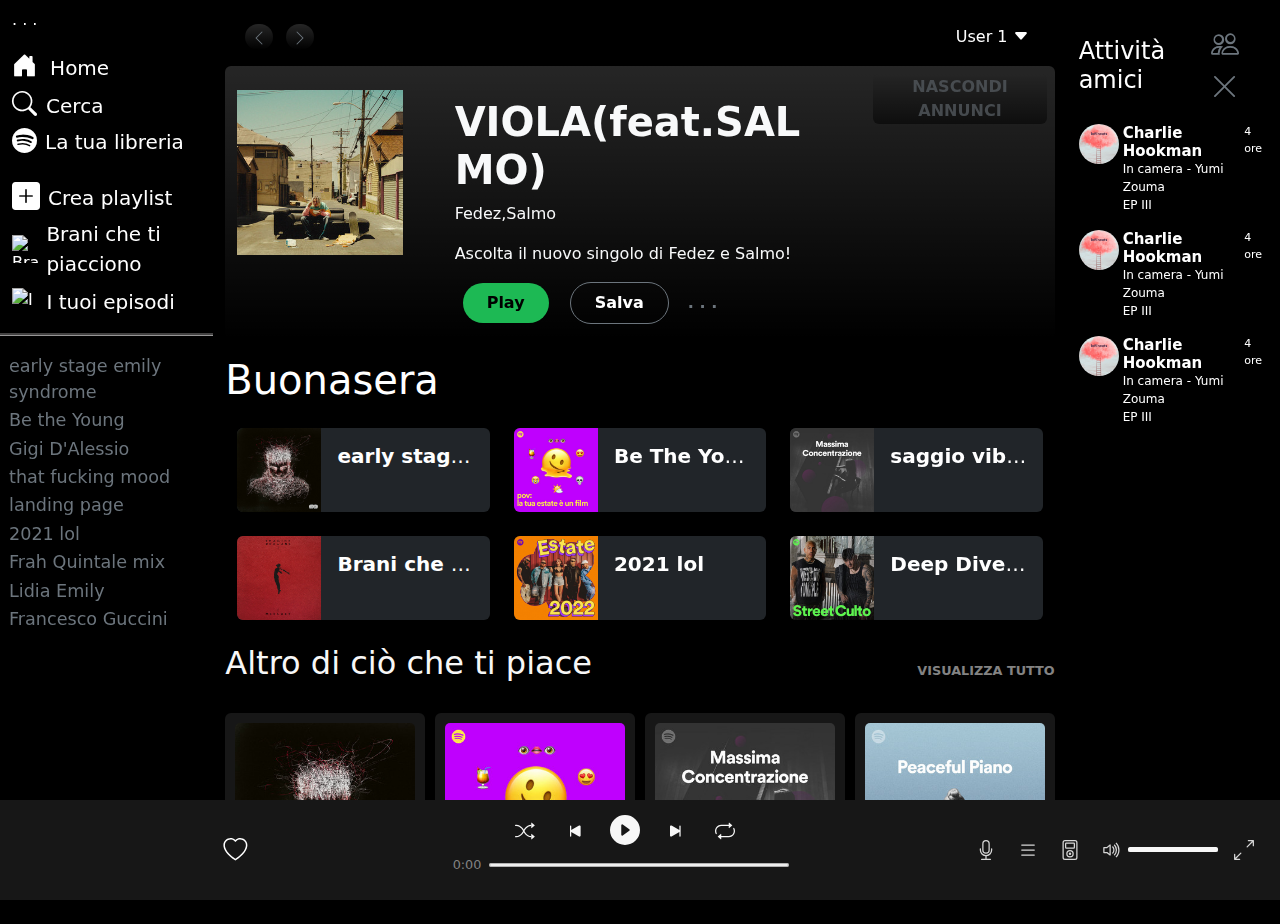
==== commit f6bbc442: "update player desktop" ====
--- a/index.html
+++ b/index.html
@@ -362,11 +362,13 @@
                           </p>
                           <button
                             class="rounded-pill border-0 spotify-green-bg mx-2 py-2 px-4"
+                            id="playBtn-index"
                           >
                             <b>Play</b>
                           </button>
                           <button
                             class="rounded-pill border border-secondary bg-transparent text-white mx-2 py-2 px-4"
+                            id="saveBtn-index"
                           >
                             <b>Salva</b>
                           </button>
@@ -1209,10 +1211,10 @@
         <!-- <h1>Player desktop</h1> -->
         <div class="nowPlaying d-flex">
           <!-- Parte sinistra del player -->
-          <img src="assets/imgs/main/image-18.jpg" alt="Album picture" />
+          <img src="" alt="" />
           <div id="player-title-artist">
-            <h6>Song Title</h6>
-            <p>Artist name</p>
+            <h6></h6>
+            <p></p>
           </div>
           <!-- Heart empty -->
           <svg
@@ -1313,7 +1315,7 @@
                 />
               </svg>
             </button>
-            <button type="button" class="playerControls">
+            <button type="button" class="playerControls" id="forwardButton">
               <!-- Skip Forward -->
               <svg
                 xmlns="http://www.w3.org/2000/svg"
@@ -1495,7 +1497,9 @@
         class="d-flex align-items-center mx-3 fixed-bottom d-md-none"
       >
         <div class="my-0 mx-auto d-flex align-items-center">
-          <p class="mb-0 fw-bold">Natural parody by the Hillywood</p>
+          <p class="mb-0 fw-bold px-2 text-truncate">
+            Natural parody by the Hillywood
+          </p>
           <div class="d-flex">
             <i class="bi bi-speaker text-secondary fs-1 p-2"></i>
             <i class="bi bi-heart text-secondary fs-1 p-2"></i>
